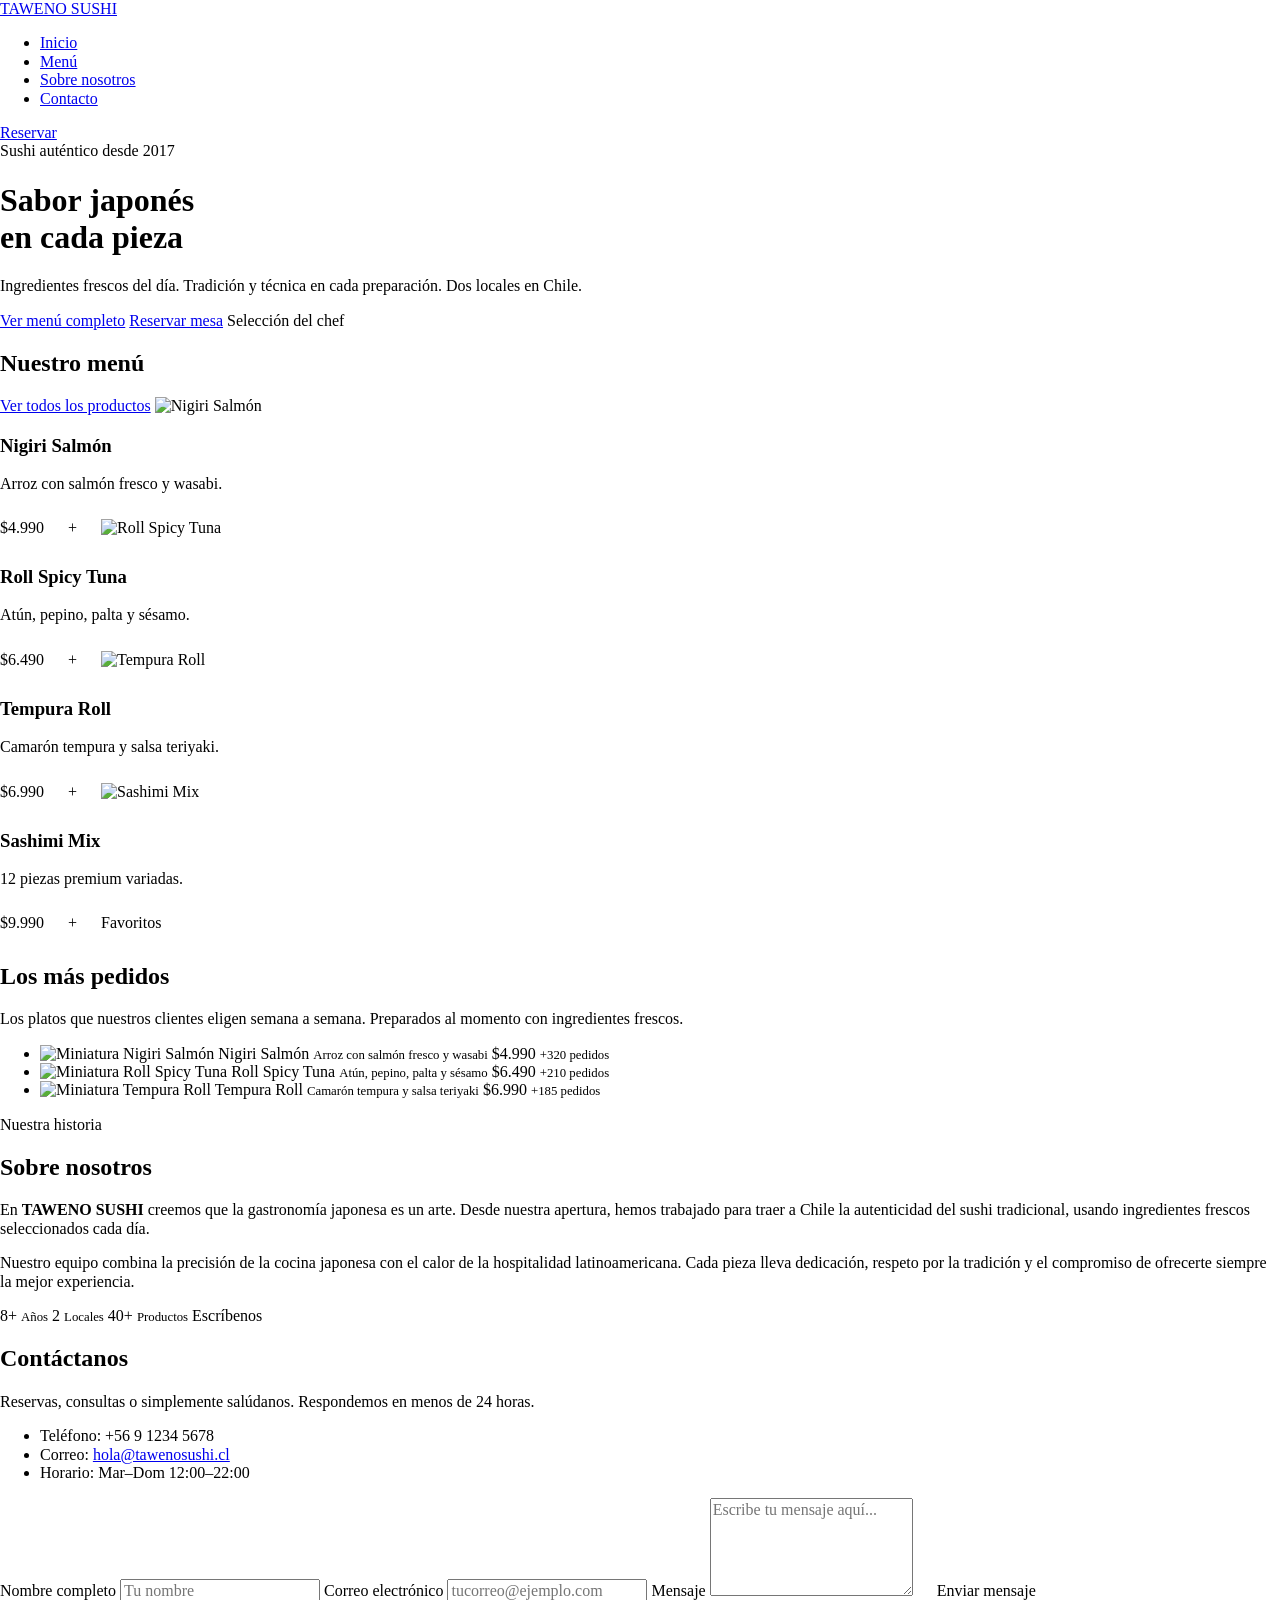
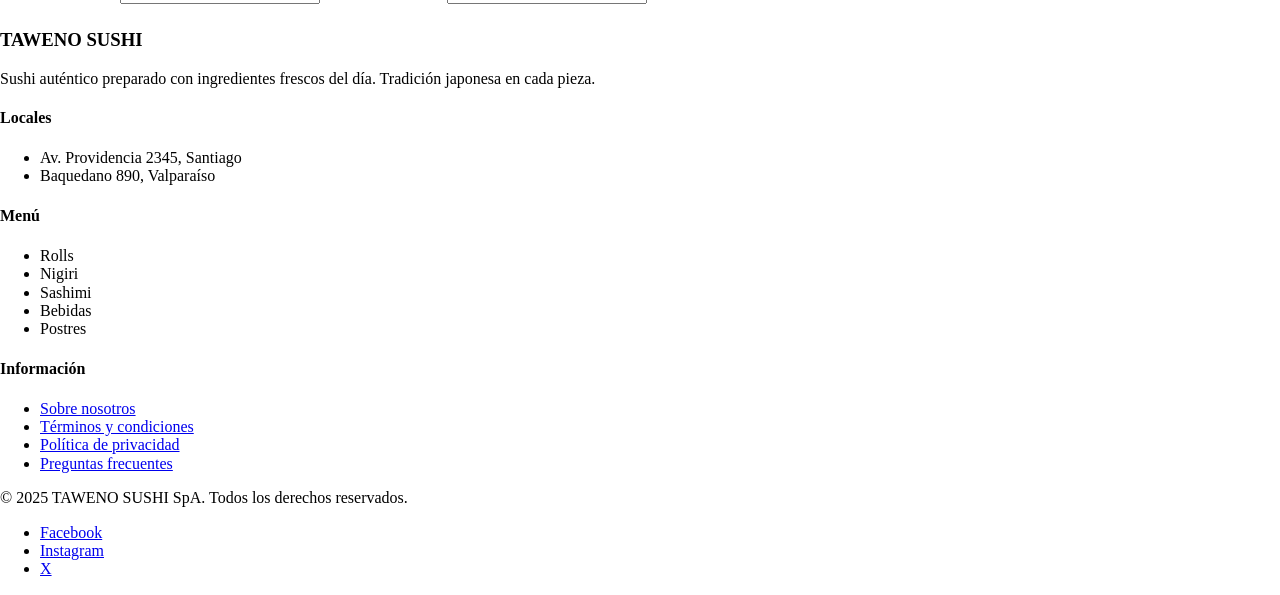
==== tawenosushi/tawenosushi/index.html @ 44decbb0 "Commit inicial del proyecto base" ====
<!DOCTYPE html>
<html lang="es">

<head>
  <meta charset="UTF-8">
  <meta name="viewport" content="width=device-width, initial-scale=1.0">
  <link rel="preconnect" href="https://fonts.googleapis.com">
  <link rel="preconnect" href="https://fonts.gstatic.com" crossorigin>
  <link href="https://fonts.googleapis.com/css2?family=Noto+Serif+JP:wght@400;500;700&display=swap" rel="stylesheet">
  <link rel="stylesheet" href="css/normalize.css">
  <!-- ===================== ACA TU LINK CSS ===================== -->
  <title>TAWENO SUSHI</title>
</head>

<body>

  <!-- ===================== INICIO HEADER ===================== -->

  <nav>
    <a href="#">TAWENO SUSHI</a>
    <ul>
      <li><a href="#">Inicio</a></li>
      <li><a href="#">Menú</a></li>
      <li><a href="#">Sobre nosotros</a></li>
      <li><a href="#">Contacto</a></li>
    </ul>
    <a href="#">Reservar</a>
  </nav>

  <span>Sushi auténtico desde 2017</span>
  <h1>Sabor japonés<br><span>en cada pieza</span></h1>
  <p>Ingredientes frescos del día. Tradición y técnica en cada preparación. Dos locales en Chile.</p>
  <a href="#">Ver menú completo</a>
  <a href="#">Reservar mesa</a>

  <!-- ===================== FIN HEADER ===================== -->


  <!-- ===================== INICIO NUESTRO MENÚ ===================== -->

  <span>Selección del chef</span>
  <h2>Nuestro menú</h2>
  <a href="#">Ver todos los productos</a>

  <img src="#" alt="Nigiri Salmón">
  <h3>Nigiri Salmón</h3>
  <p>Arroz con salmón fresco y wasabi.</p>
  <span>$4.990</span>
  <button type="button">+</button>

  <img src="#" alt="Roll Spicy Tuna">
  <h3>Roll Spicy Tuna</h3>
  <p>Atún, pepino, palta y sésamo.</p>
  <span>$6.490</span>
  <button type="button">+</button>

  <img src="#" alt="Tempura Roll">
  <h3>Tempura Roll</h3>
  <p>Camarón tempura y salsa teriyaki.</p>
  <span>$6.990</span>
  <button type="button">+</button>

  <img src="#" alt="Sashimi Mix">
  <h3>Sashimi Mix</h3>
  <p>12 piezas premium variadas.</p>
  <span>$9.990</span>
  <button type="button">+</button>

  <!-- ===================== FIN NUESTRO MENÚ ===================== -->


  <!-- ===================== INICIO LOS MÁS PEDIDOS ===================== -->

  <span>Favoritos</span>
  <h2>Los más pedidos</h2>
  <p>Los platos que nuestros clientes eligen semana a semana. Preparados al momento con ingredientes frescos.</p>

  <ul>
    <li>
      <img src="#" alt="Miniatura Nigiri Salmón">
      <span>Nigiri Salmón</span>
      <small>Arroz con salmón fresco y wasabi</small>
      <span>$4.990</span>
      <small>+320 pedidos</small>
    </li>
    <li>
      <img src="#" alt="Miniatura Roll Spicy Tuna">
      <span>Roll Spicy Tuna</span>
      <small>Atún, pepino, palta y sésamo</small>
      <span>$6.490</span>
      <small>+210 pedidos</small>
    </li>
    <li>
      <img src="#" alt="Miniatura Tempura Roll">
      <span>Tempura Roll</span>
      <small>Camarón tempura y salsa teriyaki</small>
      <span>$6.990</span>
      <small>+185 pedidos</small>
    </li>
  </ul>

  <!-- ===================== FIN LOS MÁS PEDIDOS ===================== -->


  <!-- ===================== INICIO SOBRE NOSOTROS ===================== -->

  <span>Nuestra historia</span>
  <h2>Sobre nosotros</h2>
  <p>En <strong>TAWENO SUSHI</strong> creemos que la gastronomía japonesa es un arte. Desde nuestra apertura, hemos
    trabajado para traer a Chile la autenticidad del sushi tradicional, usando ingredientes frescos seleccionados
    cada día.</p>
  <p>Nuestro equipo combina la precisión de la cocina japonesa con el calor de la hospitalidad latinoamericana. Cada
    pieza lleva dedicación, respeto por la tradición y el compromiso de ofrecerte siempre la mejor experiencia.</p>

  <span>8+</span>
  <small>Años</small>

  <span>2</span>
  <small>Locales</small>

  <span>40+</span>
  <small>Productos</small>

  <!-- ===================== FIN SOBRE NOSOTROS ===================== -->


  <!-- ===================== INICIO CONTACTO ===================== -->

  <span>Escríbenos</span>
  <h2>Contáctanos</h2>
  <p>Reservas, consultas o simplemente salúdanos. Respondemos en menos de 24 horas.</p>
  <ul>
    <li>Teléfono: +56 9 1234 5678</li>
    <li>Correo: <a href="mailto:hola@tawenosushi.cl">hola@tawenosushi.cl</a></li>
    <li>Horario: Mar–Dom 12:00–22:00</li>
  </ul>

  <form action="#" method="post">
    <label for="nombre">Nombre completo</label>
    <input type="text" id="nombre" name="nombre" placeholder="Tu nombre" required>

    <label for="email">Correo electrónico</label>
    <input type="email" id="email" name="email" placeholder="tucorreo@ejemplo.com" required>

    <label for="mensaje">Mensaje</label>
    <textarea id="mensaje" name="mensaje" rows="5" placeholder="Escribe tu mensaje aquí..." required></textarea>

    <button type="submit">Enviar mensaje</button>
  </form>

  <!-- ===================== FIN CONTACTO ===================== -->


  <!-- ===================== INICIO FOOTER ===================== -->

  <h3>TAWENO SUSHI</h3>
  <p>Sushi auténtico preparado con ingredientes frescos del día. Tradición japonesa en cada pieza.</p>

  <h4>Locales</h4>
  <ul>
    <li>Av. Providencia 2345, Santiago</li>
    <li>Baquedano 890, Valparaíso</li>
  </ul>

  <h4>Menú</h4>
  <ul>
    <li>Rolls</li>
    <li>Nigiri</li>
    <li>Sashimi</li>
    <li>Bebidas</li>
    <li>Postres</li>
  </ul>

  <h4>Información</h4>
  <ul>
    <li><a href="#">Sobre nosotros</a></li>
    <li><a href="#">Términos y condiciones</a></li>
    <li><a href="#">Política de privacidad</a></li>
    <li><a href="#">Preguntas frecuentes</a></li>
  </ul>

  <p>© 2025 TAWENO SUSHI SpA. Todos los derechos reservados.</p>
  <ul>
    <li><a href="#">Facebook</a></li>
    <li><a href="#">Instagram</a></li>
    <li><a href="#">X</a></li>
  </ul>

  <!-- ===================== FIN FOOTER ===================== -->

</body>

</html>
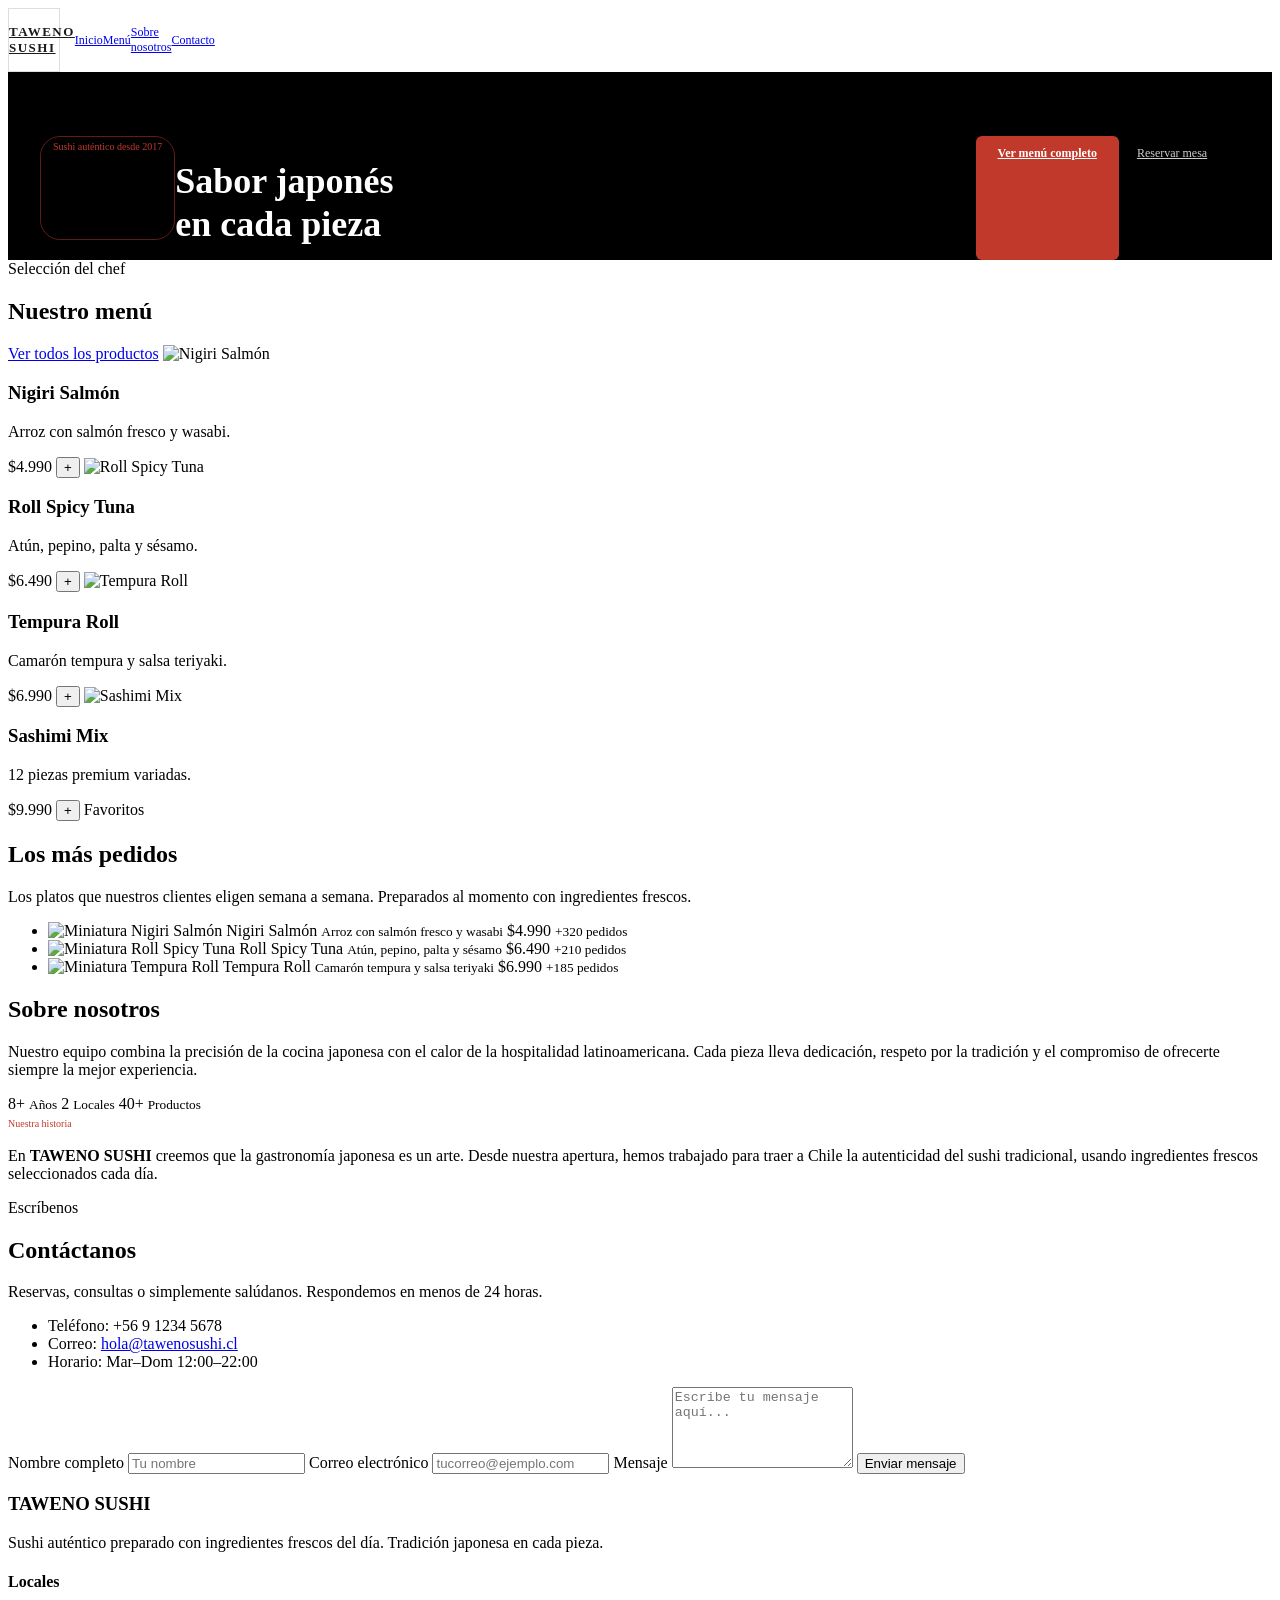
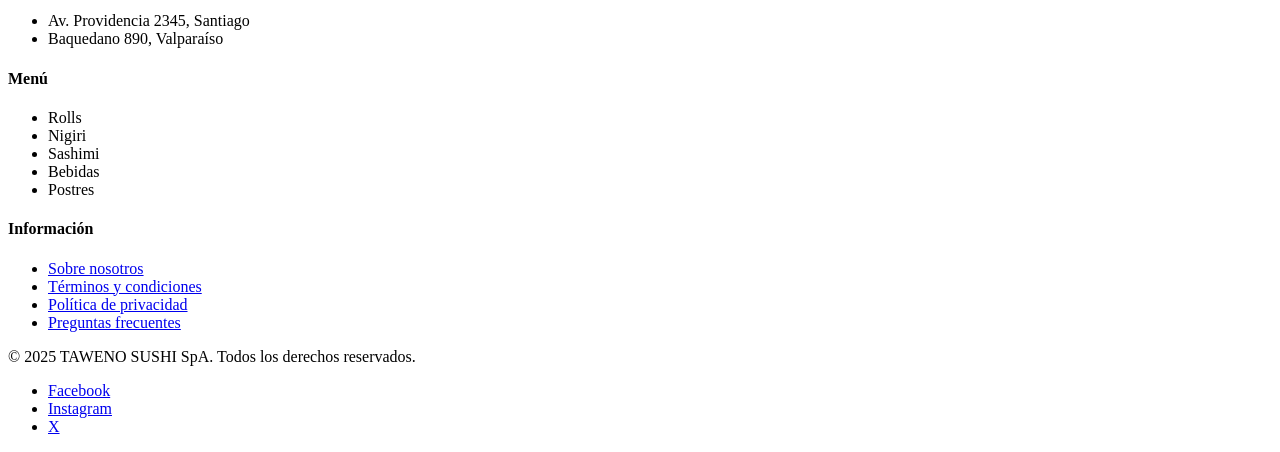
==== commit f2f0517e: "Commit inicial" ====
--- a/tawenosushi/tawenosushi/index.html
+++ b/tawenosushi/tawenosushi/index.html
@@ -7,32 +7,36 @@
   <link rel="preconnect" href="https://fonts.googleapis.com">
   <link rel="preconnect" href="https://fonts.gstatic.com" crossorigin>
   <link href="https://fonts.googleapis.com/css2?family=Noto+Serif+JP:wght@400;500;700&display=swap" rel="stylesheet">
-  <link rel="stylesheet" href="css/normalize.css">
+  <link rel="stylesheet" href="css/styles.css">
   <!-- ===================== ACA TU LINK CSS ===================== -->
   <title>TAWENO SUSHI</title>
 </head>
 
 <body>
-
+<header >
   <!-- ===================== INICIO HEADER ===================== -->
 
-  <nav>
-    <a href="#">TAWENO SUSHI</a>
-    <ul>
-      <li><a href="#">Inicio</a></li>
-      <li><a href="#">Menú</a></li>
-      <li><a href="#">Sobre nosotros</a></li>
-      <li><a href="#">Contacto</a></li>
+  <nav class="navbar">
+  
+    <a class="logo"   href="#">TAWENO SUSHI</a>
+    <ul class="lista">
+      <li><div><a href="#">Inicio</a></div></li>
+      <li><div><a href="#">Menú</a></div></li>
+      <li><div><a href="#">Sobre nosotros</a></div></li>
+      <li><div><a href="#">Contacto</a></div></li>
     </ul>
-    <a href="#">Reservar</a>
+    <a class="reservar" href="#">Reservar</a>
   </nav>
-
-  <span>Sushi auténtico desde 2017</span>
-  <h1>Sabor japonés<br><span>en cada pieza</span></h1>
-  <p>Ingredientes frescos del día. Tradición y técnica en cada preparación. Dos locales en Chile.</p>
-  <a href="#">Ver menú completo</a>
-  <a href="#">Reservar mesa</a>
-
+    <div id="container">
+      <div class="slogan">
+        <span class="superior">Sushi auténtico desde 2017</span>
+        <h1 class="ache">Sabor japonés<br><span>en cada pieza</span></h1>
+        <p>Ingredientes frescos del día. Tradición y técnica en cada preparación. Dos locales en Chile.</p>
+        <a href="#" class="menu">Ver menú completo</a>
+        <a href="#" class="mesa">Reservar mesa</a>
+      </div>
+    </div>
+</header>
   <!-- ===================== FIN HEADER ===================== -->
 
 
@@ -103,29 +107,35 @@
 
 
   <!-- ===================== INICIO SOBRE NOSOTROS ===================== -->
-
-  <span>Nuestra historia</span>
-  <h2>Sobre nosotros</h2>
+</section>
+ <section class="nosotros">
+    <h2 class="achedos">Sobre nosotros</h2>
+  <p>Nuestro equipo combina la precisión de la cocina japonesa con el calor de la hospitalidad latinoamericana. Cada
+    pieza lleva dedicación, respeto por la tradición y el compromiso de ofrecerte siempre la mejor experiencia.</p>
+</section>
+
+<div class="stats">
+  <span>8+</span>
+  <small>Años</small>
+
+  <span>2</span>
+  <small>Locales</small>
+
+  <span>40+</span>
+  <small>Productos</small>
+</div>
+  <section class="historia">
+  <span class="spann">Nuestra historia</span>
   <p>En <strong>TAWENO SUSHI</strong> creemos que la gastronomía japonesa es un arte. Desde nuestra apertura, hemos
     trabajado para traer a Chile la autenticidad del sushi tradicional, usando ingredientes frescos seleccionados
     cada día.</p>
-  <p>Nuestro equipo combina la precisión de la cocina japonesa con el calor de la hospitalidad latinoamericana. Cada
-    pieza lleva dedicación, respeto por la tradición y el compromiso de ofrecerte siempre la mejor experiencia.</p>
-
-  <span>8+</span>
-  <small>Años</small>
-
-  <span>2</span>
-  <small>Locales</small>
-
-  <span>40+</span>
-  <small>Productos</small>
+
 
   <!-- ===================== FIN SOBRE NOSOTROS ===================== -->
 
 
   <!-- ===================== INICIO CONTACTO ===================== -->
-
+<section>
   <span>Escríbenos</span>
   <h2>Contáctanos</h2>
   <p>Reservas, consultas o simplemente salúdanos. Respondemos en menos de 24 horas.</p>
@@ -147,7 +157,7 @@
 
     <button type="submit">Enviar mensaje</button>
   </form>
-
+</section>
   <!-- ===================== FIN CONTACTO ===================== -->
 
 
--- a/tawenosushi/tawenosushi/css/styles.css
+++ b/tawenosushi/tawenosushi/css/styles.css
@@ -0,0 +1,138 @@
+/* =====================================================
+   styles.css — TAWENO SUSHI
+   Completa los estilos según el mockup adjunto
+   ===================================================== */
+
+/* Reset base */
+html {
+  box-sizing: border-box;
+  font-size: 62.5%;
+}
+
+*,
+*::before,
+*::after {
+  box-sizing: inherit;
+}
+
+img {
+  max-width: 100%;
+}
+
+/* Tu código va aquí */
+body {
+  font-size: 1.6rem;
+}
+.navbar{
+  background-color: #ffffff;
+  width: 5.2rem;
+  border: 0.1rem solid #e0ddd5;
+  padding-left: 3.2rem;
+  padding-right: 3.2rem;
+  display: flex;
+  align-items: center;
+  justify-content: space-between;
+  padding: 0;
+}
+
+.logo {
+  color: #1a1a1a;
+  font-size: 1.3rem;
+  font-weight: bold;
+  letter-spacing: 0.15rem;
+
+}
+
+.lista {
+  display: flex;
+  align-items: center;
+  justify-content: center;
+  list-style: none;
+  padding: 0;
+}
+
+.lista li {
+margin-right: 2.8rem;
+font-size: 1.2rem;
+padding: 0;
+margin-right: auto;
+}
+
+.lista div {
+  font-size: 1.2;
+  color:555555;
+  padding: 0;
+}
+
+.reservar {
+  background-color: c0392b;
+  color:#ffffff;
+  font-size: 1.1rem;
+  font-weight: bold;
+  padding: 0.6rem 1.6rem;
+  border-radius: 0.6rem;
+}
+
+.slogan {
+  background-color: #000000;
+  padding-top: 6.4rem;
+  padding-left:3.2rem ;
+  display: flex;
+  align-items: right;
+  flex-basis:50%;
+
+}
+
+.superior {
+  color: #c0392b;
+  border:0.1rem solid rgba(192, 57, 43, 0.5);
+  font-size: 1rem;
+  padding: 0.4rem 1.2rem;
+  border-radius: 2rem;
+  margin-bottom: 2rem;
+}
+
+.ache {
+  color: #ffffff;
+  font-size: 3.6rem;
+  font-weight: bold;
+  line-height: 1.2;
+  margin-bottom: 1.4rem;
+}
+.menu {
+  background-color: #c0392b;
+  color:#ffffff;
+  font-size: 1.2rem;
+  font-weight: bold;
+  padding: 1rem 2.2rem;
+  border-radius: 0.6rem;
+
+}
+.mesa {
+  background-color: transparent;
+  border:0.1rem csolid rgba(255, 255, 255, 0.2);
+  color: #cccccc;
+  font-size: 1.2rem;
+  padding: 1rem 1.8rem;
+  border-radius: 0.6rem;
+
+}
+
+.historia{
+  flex-basis: 45%;
+
+
+}
+
+.nosotros{
+
+
+
+}
+
+.spann {
+color: #c0392b;
+font-size: 1rem;
+
+
+}
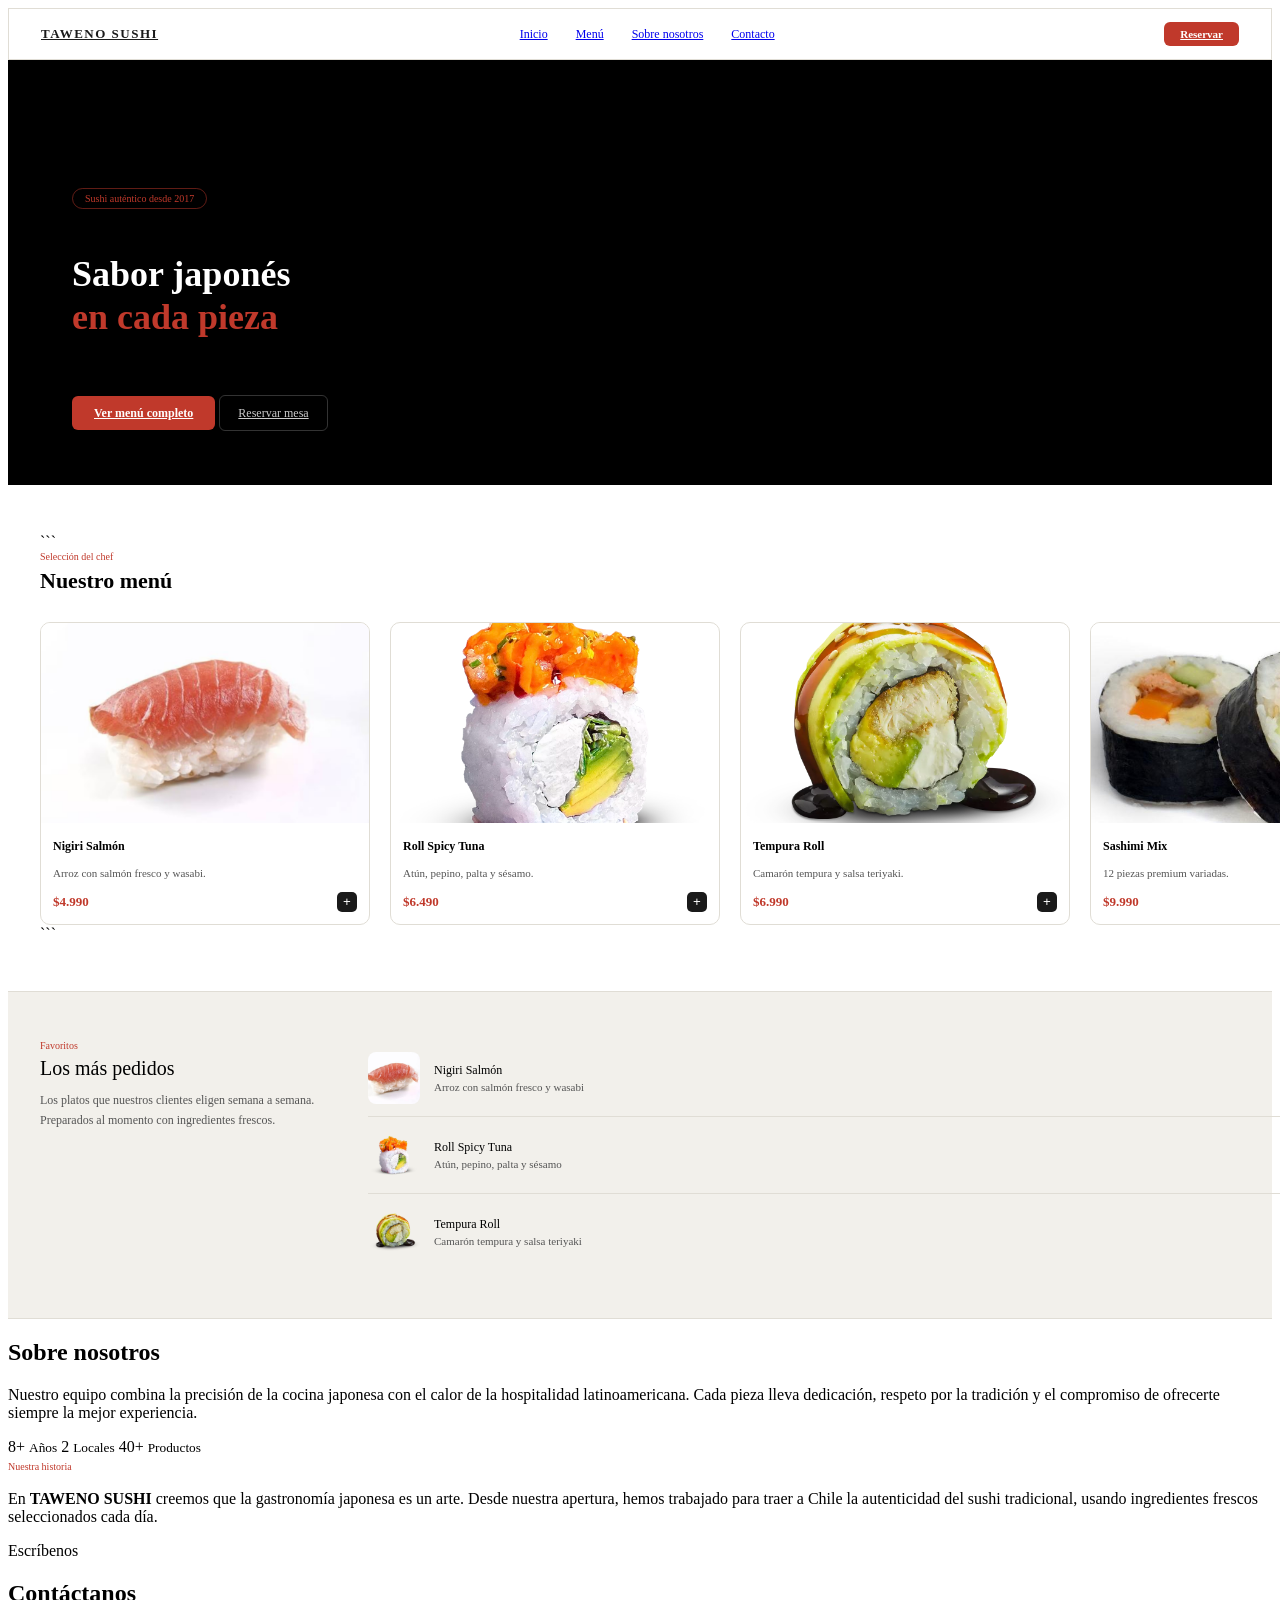
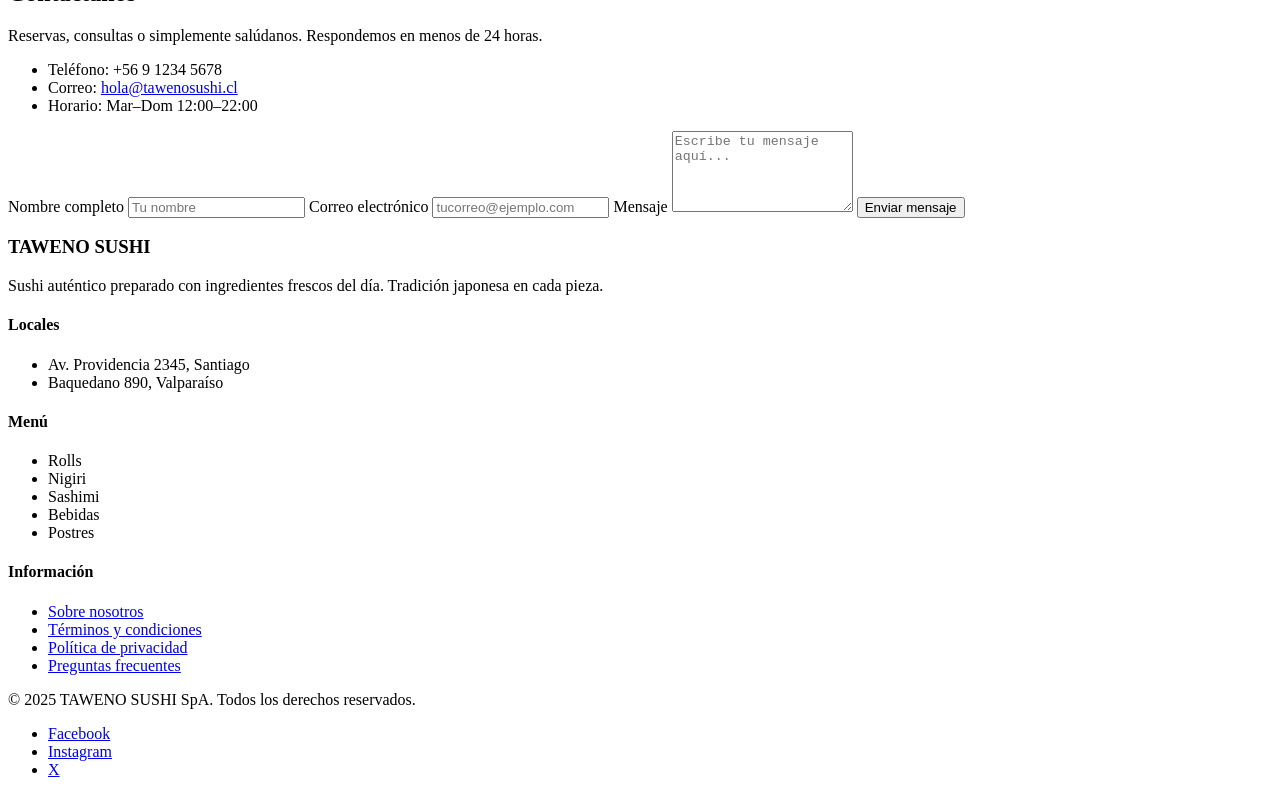
==== commit 32bc255b: "Actualización de estilos.css con 375 líneas" ====
--- a/tawenosushi/tawenosushi/index.html
+++ b/tawenosushi/tawenosushi/index.html
@@ -32,8 +32,10 @@
         <span class="superior">Sushi auténtico desde 2017</span>
         <h1 class="ache">Sabor japonés<br><span>en cada pieza</span></h1>
         <p>Ingredientes frescos del día. Tradición y técnica en cada preparación. Dos locales en Chile.</p>
-        <a href="#" class="menu">Ver menú completo</a>
-        <a href="#" class="mesa">Reservar mesa</a>
+        <div class="botones">
+            <a href="#" class="menu">Ver menú completo</a>
+            <a href="#" class="mesa">Reservar mesa</a>
+        </div>
       </div>
     </div>
 </header>
@@ -41,73 +43,192 @@
 
 
   <!-- ===================== INICIO NUESTRO MENÚ ===================== -->
-
-  <span>Selección del chef</span>
-  <h2>Nuestro menú</h2>
-  <a href="#">Ver todos los productos</a>
-
-  <img src="#" alt="Nigiri Salmón">
-  <h3>Nigiri Salmón</h3>
-  <p>Arroz con salmón fresco y wasabi.</p>
-  <span>$4.990</span>
-  <button type="button">+</button>
-
-  <img src="#" alt="Roll Spicy Tuna">
-  <h3>Roll Spicy Tuna</h3>
-  <p>Atún, pepino, palta y sésamo.</p>
-  <span>$6.490</span>
-  <button type="button">+</button>
-
-  <img src="#" alt="Tempura Roll">
-  <h3>Tempura Roll</h3>
-  <p>Camarón tempura y salsa teriyaki.</p>
-  <span>$6.990</span>
-  <button type="button">+</button>
-
-  <img src="#" alt="Sashimi Mix">
-  <h3>Sashimi Mix</h3>
-  <p>12 piezas premium variadas.</p>
-  <span>$9.990</span>
-  <button type="button">+</button>
+<section class="nuestro-menu">
+    <div class="contenedor">
+
+```
+    <div class="menu-header">
+
+        <div class="menu-titulo">
+            <span class="menu-etiqueta">Selección del chef</span>
+            <h2>Nuestro menú</h2>
+        </div>
+
+        <a href="#" class="ver-todos">Ver todos los productos</a>
+
+    </div>
+
+    <div class="productos">
+
+        <article class="card">
+
+            <img src="img/sushi1.jpg" alt="Nigiri Salmón">
+
+            <div class="card-info">
+
+                <h3>Nigiri Salmón</h3>
+
+                <p>
+                    Arroz con salmón fresco y wasabi.
+                </p>
+
+                <div class="card-footer">
+                    <span class="precio">$4.990</span>
+                    <button type="button">+</button>
+                </div>
+
+            </div>
+
+        </article>
+
+        <article class="card">
+
+            <img src="img/sushi2.jpg" alt="Roll Spicy Tuna">
+
+            <div class="card-info">
+
+                <h3>Roll Spicy Tuna</h3>
+
+                <p>
+                    Atún, pepino, palta y sésamo.
+                </p>
+
+                <div class="card-footer">
+                    <span class="precio">$6.490</span>
+                    <button type="button">+</button>
+                </div>
+
+            </div>
+
+        </article>
+
+        <article class="card">
+
+            <img src="img/sushi3.jpg" alt="Tempura Roll">
+
+            <div class="card-info">
+
+                <h3>Tempura Roll</h3>
+
+                <p>
+                    Camarón tempura y salsa teriyaki.
+                </p>
+
+                <div class="card-footer">
+                    <span class="precio">$6.990</span>
+                    <button type="button">+</button>
+                </div>
+
+            </div>
+
+        </article>
+
+        <article class="card">
+
+            <img src="img/sushi4.jpg" alt="Sashimi Mix">
+
+            <div class="card-info">
+
+                <h3>Sashimi Mix</h3>
+
+                <p>
+                    12 piezas premium variadas.
+                </p>
+
+                <div class="card-footer">
+                    <span class="precio">$9.990</span>
+                    <button type="button">+</button>
+                </div>
+
+            </div>
+
+        </article>
+
+    </div>
+
+</div>
+```
+
+</section>
+
 
   <!-- ===================== FIN NUESTRO MENÚ ===================== -->
 
 
   <!-- ===================== INICIO LOS MÁS PEDIDOS ===================== -->
 
-  <span>Favoritos</span>
-  <h2>Los más pedidos</h2>
-  <p>Los platos que nuestros clientes eligen semana a semana. Preparados al momento con ingredientes frescos.</p>
-
-  <ul>
-    <li>
-      <img src="#" alt="Miniatura Nigiri Salmón">
-      <span>Nigiri Salmón</span>
-      <small>Arroz con salmón fresco y wasabi</small>
-      <span>$4.990</span>
-      <small>+320 pedidos</small>
-    </li>
-    <li>
-      <img src="#" alt="Miniatura Roll Spicy Tuna">
-      <span>Roll Spicy Tuna</span>
-      <small>Atún, pepino, palta y sésamo</small>
-      <span>$6.490</span>
-      <small>+210 pedidos</small>
-    </li>
-    <li>
-      <img src="#" alt="Miniatura Tempura Roll">
-      <span>Tempura Roll</span>
-      <small>Camarón tempura y salsa teriyaki</small>
-      <span>$6.990</span>
-      <small>+185 pedidos</small>
-    </li>
-  </ul>
-
+  <section class="mas-pedidos">
+    <div class="contenedor pedidos-contenedor">
+
+        <div class="intro-pedidos">
+            <span class="pedidos-etiqueta">Favoritos</span>
+
+            <h2>Los más pedidos</h2>
+
+            <p>
+                Los platos que nuestros clientes eligen semana a semana.
+                Preparados al momento con ingredientes frescos.
+            </p>
+        </div>
+
+        <div class="lista-pedidos">
+
+            <article class="item-pedido">
+
+                <img src="img/sushi1.jpg" alt="Nigiri Salmón">
+
+                <div class="pedido-info">
+                    <h3>Nigiri Salmón</h3>
+                    <p>Arroz con salmón fresco y wasabi</p>
+                </div>
+
+                <div class="pedido-meta">
+                    <span class="precio-pedido">$4.990</span>
+                    <small>+320 pedidos</small>
+                </div>
+
+            </article>
+
+            <article class="item-pedido">
+
+                <img src="img/sushi2.jpg" alt="Roll Spicy Tuna">
+
+                <div class="pedido-info">
+                    <h3>Roll Spicy Tuna</h3>
+                    <p>Atún, pepino, palta y sésamo</p>
+                </div>
+
+                <div class="pedido-meta">
+                    <span class="precio-pedido">$6.490</span>
+                    <small>+210 pedidos</small>
+                </div>
+
+            </article>
+
+            <article class="item-pedido">
+
+                <img src="img/sushi3.jpg" alt="Tempura Roll">
+
+                <div class="pedido-info">
+                    <h3>Tempura Roll</h3>
+                    <p>Camarón tempura y salsa teriyaki</p>
+                </div>
+
+                <div class="pedido-meta">
+                    <span class="precio-pedido">$6.990</span>
+                    <small>+185 pedidos</small>
+                </div>
+
+            </article>
+
+        </div>
+
+    </div>
+</section>
   <!-- ===================== FIN LOS MÁS PEDIDOS ===================== -->
 
 
   <!-- ===================== INICIO SOBRE NOSOTROS ===================== -->
-</section>
  <section class="nosotros">
     <h2 class="achedos">Sobre nosotros</h2>
   <p>Nuestro equipo combina la precisión de la cocina japonesa con el calor de la hospitalidad latinoamericana. Cada
@@ -129,7 +250,7 @@
   <p>En <strong>TAWENO SUSHI</strong> creemos que la gastronomía japonesa es un arte. Desde nuestra apertura, hemos
     trabajado para traer a Chile la autenticidad del sushi tradicional, usando ingredientes frescos seleccionados
     cada día.</p>
-
+  </section>
 
   <!-- ===================== FIN SOBRE NOSOTROS ===================== -->
 
--- a/tawenosushi/tawenosushi/css/styles.css
+++ b/tawenosushi/tawenosushi/css/styles.css
@@ -1,9 +1,3 @@
-/* =====================================================
-   styles.css — TAWENO SUSHI
-   Completa los estilos según el mockup adjunto
-   ===================================================== */
-
-/* Reset base */
 html {
   box-sizing: border-box;
   font-size: 62.5%;
@@ -19,20 +13,19 @@
   max-width: 100%;
 }
 
-/* Tu código va aquí */
 body {
   font-size: 1.6rem;
 }
-.navbar{
+
+.navbar {
   background-color: #ffffff;
-  width: 5.2rem;
+  height: 5.2rem;
   border: 0.1rem solid #e0ddd5;
   padding-left: 3.2rem;
   padding-right: 3.2rem;
   display: flex;
   align-items: center;
   justify-content: space-between;
-  padding: 0;
 }
 
 .logo {
@@ -52,21 +45,20 @@
 }
 
 .lista li {
-margin-right: 2.8rem;
-font-size: 1.2rem;
-padding: 0;
-margin-right: auto;
+  margin-right: 2.8rem;
+  font-size: 1.2rem;
+  padding: 0;
 }
 
 .lista div {
   font-size: 1.2;
-  color:555555;
+  color: #555555;
   padding: 0;
 }
 
 .reservar {
-  background-color: c0392b;
-  color:#ffffff;
+  background-color: #c0392b;
+  color: #ffffff;
   font-size: 1.1rem;
   font-weight: bold;
   padding: 0.6rem 1.6rem;
@@ -74,18 +66,20 @@
 }
 
 .slogan {
-  background-color: #000000;
   padding-top: 6.4rem;
-  padding-left:3.2rem ;
-  display: flex;
-  align-items: right;
-  flex-basis:50%;
+  padding-left: 3.2rem;
+  display: flex;
+  align-items: flex-start;
+  align-items: center;
+  align-items: flex-start;
+  flex-basis: 50%;
+  flex-direction: column;
 
 }
 
 .superior {
   color: #c0392b;
-  border:0.1rem solid rgba(192, 57, 43, 0.5);
+  border: 0.1rem solid rgba(192, 57, 43, 0.5);
   font-size: 1rem;
   padding: 0.4rem 1.2rem;
   border-radius: 2rem;
@@ -99,18 +93,29 @@
   line-height: 1.2;
   margin-bottom: 1.4rem;
 }
+
+.ache span {
+  color: #c0392b;
+}
+
+.contenedor {
+  width: 140rem;
+  margin: 0 auto;
+}
+
 .menu {
   background-color: #c0392b;
-  color:#ffffff;
+  color: #ffffff;
   font-size: 1.2rem;
   font-weight: bold;
   padding: 1rem 2.2rem;
   border-radius: 0.6rem;
 
 }
+
 .mesa {
   background-color: transparent;
-  border:0.1rem csolid rgba(255, 255, 255, 0.2);
+  border: 0.1rem solid rgba(255, 255, 255, 0.2);
   color: #cccccc;
   font-size: 1.2rem;
   padding: 1rem 1.8rem;
@@ -118,21 +123,211 @@
 
 }
 
-.historia{
+.historia {
   flex-basis: 45%;
 
 
 }
 
-.nosotros{
-
-
-
-}
-
 .spann {
-color: #c0392b;
-font-size: 1rem;
-
-
+  color: #c0392b;
+  font-size: 1rem;
+
+
+}
+
+#container {
+  background-color: #000000;
+  padding: 6.4rem 3.2rem;
+}
+
+.nuestro-menu {
+  background-color: #ffffff;
+  padding: 4.8rem 3.2rem;
+}
+
+.menu-header {
+  display: flex;
+  align-items: flex-end;
+  justify-content: space-between;
+  margin-bottom: 2.8rem;
+}
+
+.menu-etiqueta {
+  color: #c0392b;
+  font-size: 1rem;
+  margin-bottom: .6rem;
+  display: block;
+}
+
+.menu-titulo h2 {
+  font-size: 2.2rem;
+  font-weight: bold;
+  margin: 0;
+}
+
+.ver-todos {
+  color: #555555;
+  font-size: 1.2rem;
+  text-decoration: none;
+  border-bottom: .1rem solid #e0ddd5;
+}
+
+.productos {
+  display: flex;
+  align-items: stretch;
+  justify-content: space-between;
+}
+
+/* TARJETA */
+
+.card {
+  flex-basis: 25%;
+  background-color: #ffffff;
+  border: .1rem solid #e0ddd5;
+  border-radius: 1rem;
+  overflow: hidden;
+  margin-right: 2rem;
+}
+
+
+.card img {
+  width: 100%;
+  height: 20rem;
+  object-fit: cover;
+}
+
+.card-info {
+  padding: 1.2rem;
+}
+
+.card-info h3 {
+  font-size: 1.2rem;
+  font-weight: bold;
+  margin-top: 0;
+  margin-bottom: .4rem;
+}
+
+.card-info p {
+  font-size: 1.1rem;
+  color: #555555;
+  line-height: 1.5;
+  margin-bottom: 1rem;
+}
+
+/* PIE DE TARJETA */
+
+.card-footer {
+  display: flex;
+  align-items: center;
+  justify-content: space-between;
+}
+
+.precio {
+  color: #c0392b;
+  font-size: 1.3rem;
+  font-weight: bold;
+}
+
+.card-footer button {
+  width: 2rem;
+  height: 2rem;
+  background-color: #1a1a1a;
+  color: #ffffff;
+  border: none;
+  border-radius: .5rem;
+  cursor: pointer;
+}
+
+.mas-pedidos {
+  background-color: #f2f0eb;
+  padding: 4.8rem 3.2rem;
+  border-top: .1rem solid #e0ddd5;
+  border-bottom: .1rem solid #e0ddd5;
+}
+
+.pedidos-contenedor {
+  display: flex;
+  align-items: flex-start;
+  justify-content: flex-start;
+}
+
+.intro-pedidos {
+  flex-basis: 28rem;
+  flex-shrink: 0;
+  margin-right: 4.8rem;
+}
+
+.pedidos-etiqueta {
+  color: #c0392b;
+  font-size: 1rem;
+  display: block;
+  margin-bottom: .6rem;
+}
+
+.intro-pedidos h2 {
+  font-size: 2rem;
+  font-weight: 500;
+  margin-top: 0;
+  margin-bottom: 1rem;
+}
+
+.intro-pedidos p {
+  font-size: 1.2rem;
+  color: #555555;
+  line-height: 1.7;
+  margin: 0;
+}
+
+.lista-pedidos {
+  flex: 1;
+}
+
+.item-pedido {
+  display: flex;
+  align-items: center;
+  padding-top: 1.2rem;
+  padding-bottom: 1.2rem;
+  border-bottom: .1rem solid #e0ddd5;
+}
+
+.item-pedido:last-child {
+  border-bottom: none;
+}
+
+.item-pedido img {
+  width: 5.2rem;
+  height: 5.2rem;
+  object-fit: cover;
+  border-radius: .8rem;
+  margin-right: 1.4rem;
+}
+
+.pedido-info h3 {
+  font-size: 1.2rem;
+  font-weight: 500;
+  margin: 0 0 .3rem 0;
+}
+
+.pedido-info p {
+  font-size: 1.1rem;
+  color: #555555;
+  margin: 0;
+}
+
+.pedido-meta {
+  margin-left: auto;
+  text-align: right;
+}
+
+.precio-pedido {
+  display: block;
+  color: #c0392b;
+  font-size: 1.3rem;
+  font-weight: 500;
+}
+
+.pedido-meta small {
+  font-size: 1rem;
+  color: #555555;
 }
